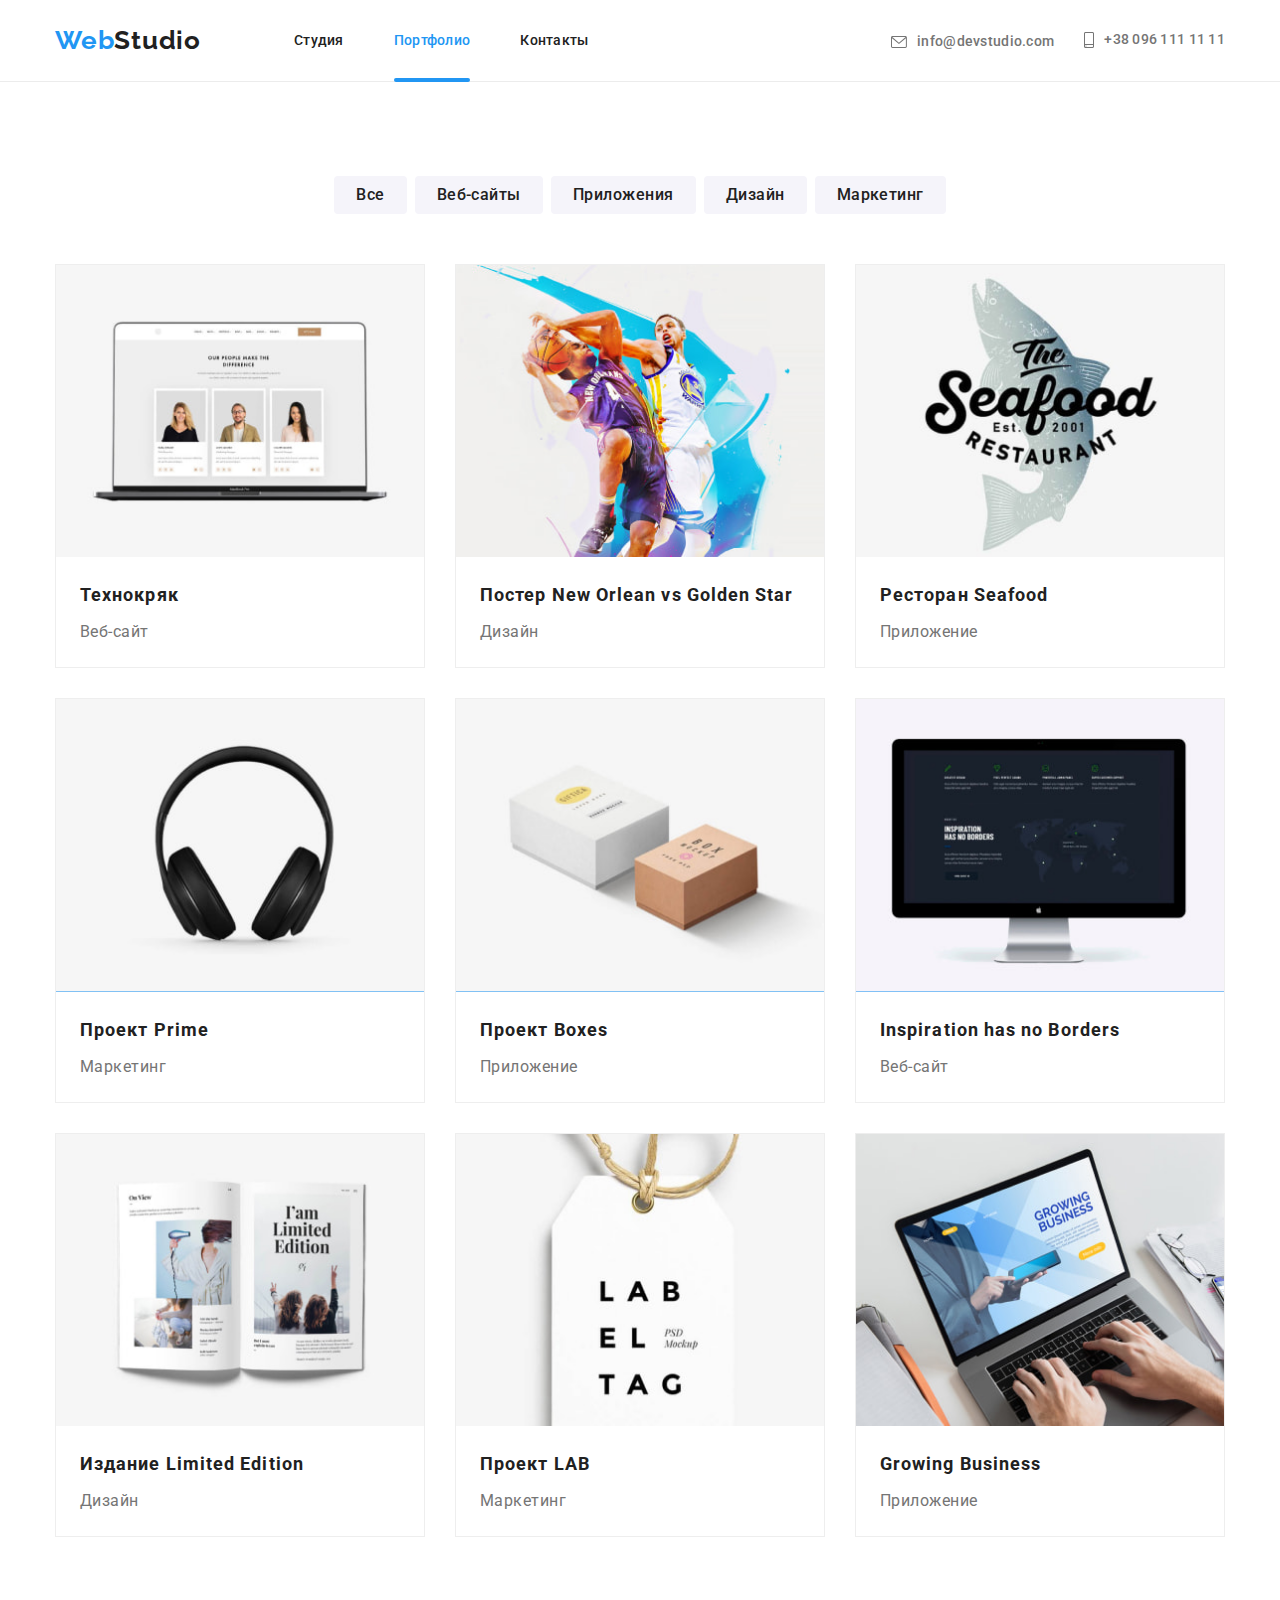
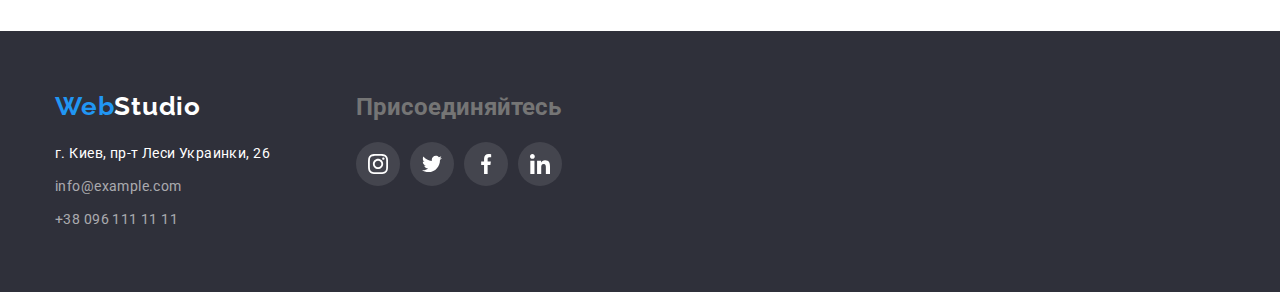
==== portfolio.html @ 8b8985a8 "Initial commit" ====
<!DOCTYPE html>
<html lang="ru">
  <head>
    <meta charset="UTF-8" />
    <meta http-equiv="X-UA-Compatible" content="IE=edge" />
    <meta name="viewport" content="width=device-width, initial-scale=1.0" />
    <title>Портфолио студии</title>
    <link rel="preconnect" href="https://fonts.googleapis.com" />
    <link rel="preconnect" href="https://fonts.gstatic.com" crossorigin />
    <link
      href="https://fonts.googleapis.com/css2?family=Raleway:wght@700&family=Roboto:wght@400;500;700;900&display=swap"
      rel="stylesheet"
    />
    <link
      rel="stylesheet"
      href="https://cdnjs.cloudflare.com/ajax/libs/modern-normalize/1.1.0/modern-normalize.min.css"
    />
    <link rel="stylesheet" href="./css/slyles.css" />
  </head>
  <body>
    <header class="header-section">
      <div class="header-container container">
        <nav class="main-nav">
          <a lang="en" href="./index.html" class="logo link"
            >Web<span class="black-span">Studio</span></a
          >
          <ul class="site-nav list">
            <li class="item">
              <a href="./index.html" class="nav-link link">Студия</a>
            </li>

            <li class="item">
              <a href="./portfolio.html" class="current-page nav-link link">Портфолио</a>
            </li>

            <li class="item">
              <a href="" class="nav-link link">Контакты</a>
            </li>
          </ul>
        </nav>
        <ul class="contacts list">
          <li class="item">
            <a
              href="mailto:info@devstudio.com"
              class="contact-link link"
              aria-label="Написать на почту"
            >
              <svg class="contacts-icon" width="16" height="12">
                <use href="./images/icons.svg#envelope"></use>
              </svg>
              info@devstudio.com
            </a>
          </li>

          <li class="item">
            <a href="tel:+380961111111" class="contact-link link" aria-label="Позвонить">
              <svg class="contacts-icon" width="10" height="16">
                <use href="./images/icons.svg#smartphone"></use>
              </svg>
              +38 096 111 11 11
            </a>
          </li>
        </ul>
      </div>
    </header>
    <main>
      <section class="section">
        <div class="container">
          <h1 class="section-title visually-hidden">Портфолио студии</h1>
          <ul class="filter list">
            <li class="filter-item">
              <button class="filter-btn" type="button">Все</button>
            </li>

            <li class="filter-item">
              <button class="filter-btn" type="button">Веб-сайты</button>
            </li>

            <li class="filter-item">
              <button class="filter-btn" type="button">Приложения</button>
            </li>

            <li class="filter-item">
              <button class="filter-btn" type="button">Дизайн</button>
            </li>

            <li class="filter-item">
              <button class="filter-btn" type="button">Маркетинг</button>
            </li>
          </ul>
          <ul class="portfolio-list list grid">
            <li class="portfolio-item grid-item">
              <a href="" class="portfolio-link link">
                <div class="portfolio-thumb">
                  <img
                    src="./images/portfolio/portfolio1.jpg"
                    alt="Технокряк"
                    width="370"
                    height="294"
                  />
                  <div class="portfolio-overlay">
                    <p class="full-description-text">
                      Ресурс предлагает комплексные предложения с разным уровнем функционала и
                      сервисов. Все это позволит посетителю получить исчерпывающие сведения о
                      компании или частном лице.
                    </p>
                  </div>
                </div>
                <div class="portfolio-item-description">
                  <h2 class="portfolio-title">Технокряк</h2>
                  <p class="category-text">Веб-сайт</p>
                </div>
              </a>
            </li>

            <li class="portfolio-item grid-item">
              <a href="" class="portfolio-link link">
                <div class="portfolio-thumb">
                  <img
                    src="./images/portfolio/portfolio2.jpg"
                    alt="Постер New Orlean vs Golden Star"
                    width="370"
                    height="294"
                  />
                  <div class="portfolio-overlay">
                    <p class="full-description-text">
                      Ресурс предлагает комплексные предложения с разным уровнем функционала и
                      сервисов. Все это позволит посетителю получить исчерпывающие сведения о
                      компании или частном лице.
                    </p>
                  </div>
                </div>
                <div class="portfolio-item-description">
                  <h2 class="portfolio-title">Постер New Orlean vs Golden Star</h2>
                  <p class="category-text">Дизайн</p>
                </div>
              </a>
            </li>

            <li class="portfolio-item grid-item">
              <a href="" class="portfolio-link link">
                <div class="portfolio-thumb">
                  <img
                    src="./images/portfolio/portfolio3.jpg"
                    alt="Ресторан Seafood"
                    width="370"
                    height="294"
                  />
                  <div class="portfolio-overlay">
                    <p class="full-description-text">
                      Ресурс предлагает комплексные предложения с разным уровнем функционала и
                      сервисов. Все это позволит посетителю получить исчерпывающие сведения о
                      компании или частном лице.
                    </p>
                  </div>
                </div>
                <div class="portfolio-item-description">
                  <h2 class="portfolio-title">Ресторан Seafood</h2>
                  <p class="category-text">Приложение</p>
                </div>
              </a>
            </li>

            <li class="portfolio-item grid-item">
              <a href="" class="portfolio-link link">
                <div class="portfolio-thumb">
                  <img
                    src="./images/portfolio/portfolio4.jpg"
                    alt="Проект Prime"
                    width="370"
                    height="294"
                  />
                  <div class="portfolio-overlay">
                    <p class="full-description-text">
                      Ресурс предлагает комплексные предложения с разным уровнем функционала и
                      сервисов. Все это позволит посетителю получить исчерпывающие сведения о
                      компании или частном лице.
                    </p>
                  </div>
                </div>
                <div class="portfolio-item-description">
                  <h2 class="portfolio-title">Проект Prime</h2>
                  <p class="category-text">Маркетинг</p>
                </div>
              </a>
            </li>

            <li class="portfolio-item grid-item">
              <a href="" class="portfolio-link link">
                <div class="portfolio-thumb">
                  <img
                    src="./images/portfolio/portfolio5.jpg"
                    alt="Проект Boxes"
                    width="370"
                    height="294"
                  />
                  <div class="portfolio-overlay">
                    <p class="full-description-text">
                      Ресурс предлагает комплексные предложения с разным уровнем функционала и
                      сервисов. Все это позволит посетителю получить исчерпывающие сведения о
                      компании или частном лице.
                    </p>
                  </div>
                </div>
                <div class="portfolio-item-description">
                  <h2 class="portfolio-title">Проект Boxes</h2>
                  <p class="category-text">Приложение</p>
                </div>
              </a>
            </li>

            <li class="portfolio-item grid-item">
              <a href="" class="portfolio-link link">
                <div class="portfolio-thumb">
                  <img
                    src="./images/portfolio/portfolio6.jpg"
                    alt="Inspiration has no Borders"
                    width="370"
                    height="294"
                  />
                  <div class="portfolio-overlay">
                    <p class="full-description-text">
                      Ресурс предлагает комплексные предложения с разным уровнем функционала и
                      сервисов. Все это позволит посетителю получить исчерпывающие сведения о
                      компании или частном лице.
                    </p>
                  </div>
                </div>
                <div class="portfolio-item-description">
                  <h2 class="portfolio-title">Inspiration has no Borders</h2>
                  <p class="category-text">Веб-сайт</p>
                </div>
              </a>
            </li>

            <li class="portfolio-item grid-item">
              <a href="" class="portfolio-link link">
                <div class="portfolio-thumb">
                  <img
                    src="./images/portfolio/portfolio7.jpg"
                    alt="Издание Limited Edition"
                    width="370"
                    height="294"
                  />
                  <div class="portfolio-overlay">
                    <p class="full-description-text">
                      Ресурс предлагает комплексные предложения с разным уровнем функционала и
                      сервисов. Все это позволит посетителю получить исчерпывающие сведения о
                      компании или частном лице.
                    </p>
                  </div>
                </div>
                <div class="portfolio-item-description">
                  <h2 class="portfolio-title">Издание Limited Edition</h2>
                  <p class="category-text">Дизайн</p>
                </div>
              </a>
            </li>

            <li class="portfolio-item grid-item">
              <a href="" class="portfolio-link link">
                <div class="portfolio-thumb">
                  <img
                    src="./images/portfolio/portfolio8.jpg"
                    alt="Проект LAB"
                    width="370"
                    height="294"
                  />
                  <div class="portfolio-overlay">
                    <p class="full-description-text">
                      Ресурс предлагает комплексные предложения с разным уровнем функционала и
                      сервисов. Все это позволит посетителю получить исчерпывающие сведения о
                      компании или частном лице.
                    </p>
                  </div>
                </div>
                <div class="portfolio-item-description">
                  <h2 class="portfolio-title">Проект LAB</h2>
                  <p class="category-text">Маркетинг</p>
                </div>
              </a>
            </li>

            <li class="portfolio-item grid-item">
              <a href="" class="portfolio-link link">
                <div class="portfolio-thumb">
                  <img
                    src="./images/portfolio/portfolio9.jpg"
                    alt="Growing Business"
                    width="370"
                    height="294"
                  />
                  <div class="portfolio-overlay">
                    <p class="full-description-text">
                      Ресурс предлагает комплексные предложения с разным уровнем функционала и
                      сервисов. Все это позволит посетителю получить исчерпывающие сведения о
                      компании или частном лице.
                    </p>
                  </div>
                </div>
                <div class="portfolio-item-description">
                  <h2 class="portfolio-title">Growing Business</h2>
                  <p class="category-text">Приложение</p>
                </div>
              </a>
            </li>
          </ul>
        </div>
      </section>
    </main>
    <!--Футер-->
    <footer class="footer-section">
      <div class="container footer-container">
        <div class="footer-address">
          <a lang="en" href="./index.html" class="logo link"
            >Web<span class="white-span">Studio</span></a
          >
          <address class="address-section">
            <ul class="address-list list">
              <li class="address-item">
                <a href="" class="address-link-white">г. Киев, пр-т Леси Украинки, 26</a>
              </li>
              <li class="address-item">
                <a href="mailto:info@example.com" class="address-link">info@example.com</a>
              </li>
              <li class="address-item">
                <a href="tel:+380961111111" class="address-link">+38 096 111 11 11</a>
              </li>
            </ul>
          </address>
        </div>
        <div class="footer-socials">
          <h2 class="socials-title">Присоединяйтесь</h2>
          <ul class="footer-socials-list socials-list list">
            <li class="socials-item">
              <a
                class="footer-social-link socials-link link"
                href=""
                target="_blank"
                rel="noopener noreferrer"
                aria-label="Иконка instagram"
              >
                <svg class="social-icon" width="20" height="20">
                  <use href="./images/icons.svg#instagram"></use>
                </svg>
              </a>
            </li>

            <li class="socials-item">
              <a
                class="footer-social-link socials-link link"
                href=""
                target="_blank"
                rel="noopener noreferrer"
                aria-label="Иконка twitter"
              >
                <svg class="social-icon" width="20" height="20">
                  <use href="./images/icons.svg#twitter"></use>
                </svg>
              </a>
            </li>

            <li class="socials-item">
              <a
                class="footer-social-link socials-link link"
                href=""
                target="_blank"
                rel="noopener noreferrer"
                aria-label="Иконка facebook"
              >
                <svg class="social-icon" width="20" height="20">
                  <use href="./images/icons.svg#facebook"></use>
                </svg>
              </a>
            </li>

            <li class="socials-item">
              <a
                class="footer-social-link socials-link link"
                href=""
                target="_blank"
                rel="noopener noreferrer"
                aria-label="Иконка linkedin"
              >
                <svg class="social-icon" width="20" height="20">
                  <use href="./images/icons.svg#linkedin"></use>
                </svg>
              </a>
            </li>
          </ul>
        </div>
      </div>
    </footer>
  </body>
</html>
---- css/slyles.css ----
:root {
  /*text colors*/
  --primary-text-color: #757575;
  --title-text-color: #212121;
  --white-text-color: #ffffff;
  --accent-color: #2196f3;

  /*background colors*/
  --primary-bg-color: #ffffff;
  --secondary-bg-color: #f5f4fa;

  /*icons*/
  --icon-color: #afb1b8;

  /*grid items*/
  --items: 1;
  --indent: 30px;
}

body {
  background-color: var(--primary-bg-color);
  font-family: 'Roboto', sans-serif;
  color: var(--primary-text-color);
  box-sizing: border-box;
}

h1,
h2,
h3,
p {
  margin: 0;
}

img {
  display: block;
  max-width: 100%;
  height: auto;
}

.container {
  width: 1200px;
  margin: 0 auto;
  padding: 0 15px;
}

.list {
  list-style: none;
  margin: 0;
  padding: 0;
}

.link {
  color: var(--title-text-color);
  text-decoration: none;
  font-weight: 500;
  font-size: 14px;
  line-height: 1.14;
  letter-spacing: 0.02em;

  transition: color 250ms cubic-bezier(0.4, 0, 0.2, 1);
}

.link:hover,
.link:focus {
  color: var(--accent-color);
}

.white-title {
  color: var(--white-text-color);
  font-weight: 700;
  font-size: 14px;
  line-height: 1.14;
  letter-spacing: 0.03em;
  text-transform: uppercase;
}

/*Grid*/
.grid {
  display: flex;
  flex-wrap: wrap;
  gap: var(--indent);
}

.grid-item {
  flex-basis: calc((100% - var(--indent) * (var(--items) - 1)) / var(--items));
}

/*Navigation*/
.header-section {
  border-bottom: 1px solid #ececec;
}

.header-container {
  display: flex;
  align-items: center;
}

.main-nav {
  display: flex;
  align-items: center;
}

.logo {
  color: var(--accent-color);
  font-family: 'Raleway', sans-serif;
  font-weight: 700;
  font-size: 26px;
  line-height: 1.19;
  letter-spacing: 0.03em;
}

.black-span {
  color: var(--title-text-color);
}

.white-span {
  color: var(--white-text-color);
}

.site-nav {
  display: flex;
  margin-left: 93px;
  gap: 50px;
}

.nav-link {
  display: block;
  padding: 32px 0 31px;
}

.current-page {
  position: relative;

  color: var(--accent-color);
}

.current-page::after {
  content: '';

  position: absolute;
  bottom: -2px;

  display: block;
  width: 100%;
  height: 4px;
  border-radius: 2px;

  background-color: var(--accent-color);
}

.contacts {
  display: flex;
  align-items: baseline;
  margin-left: auto;
  gap: 30px;
}

.contact-link {
  display: flex;
  align-items: center;
  padding: 32px 0 31px;
  gap: 10px;

  color: var(--primary-text-color);
}

.contacts-icon {
  fill: currentColor;
}

/*Hero*/

.hero-section {
  padding: 200px 0;
  text-align: center;
  background-color: #2f303a;
}

.overlay {
  max-width: 1600px;
  min-height: 600px;
  margin: 0 auto;
  background-image: linear-gradient(to right, rgba(47, 48, 58, 0.4), rgba(47, 48, 58, 0.4)),
    url(../images/main/hero-bgi.jpg);
  background-repeat: no-repeat;
  background-size: cover;
  background-position: center;
}

.hero-title {
  margin-bottom: 30px;

  color: var(--white-text-color);
  font-weight: 900;
  font-size: 44px;
  line-height: 1.36;
  text-align: center;
  letter-spacing: 0.06em;
  text-transform: uppercase;
}

.button {
  display: inline-block;
  padding: 10px 32px;
  border-radius: 4px;
  min-width: 136px;

  color: var(--white-text-color);
  background-color: var(--accent-color);

  font-weight: 700;
  font-size: 16px;
  line-height: 1.88;
  text-align: center;
  letter-spacing: 0.06em;

  cursor: pointer;

  transition: background-color 250ms cubic-bezier(0.4, 0, 0.2, 1),
    color 250ms cubic-bezier(0.4, 0, 0.2, 1);
}

.button:hover,
.button:focus {
  color: var(--white-text-color);
  background-color: #188ce8;
}

.section {
  padding: 94px 0;
}

.section.no-padding {
  padding-top: 0;
}

.section-title {
  margin-bottom: 50px;

  color: var(--title-text-color);
  font-weight: 700;
  font-size: 36px;
  line-height: 1.17;
  text-align: center;
  letter-spacing: 0.03em;
}

/*Features*/

/*.feature-list {
  --indent: 60px; 
}*/

.feature-item {
  --items: 4;
}

.feature-icon-box {
  display: flex;
  align-items: center;
  justify-content: center;
  margin-bottom: 30px;
  width: 270px;
  height: 120px;

  background-color: var(--secondary-bg-color);
  border-radius: 4px;
}

.feature-title {
  margin-bottom: 10px;

  color: var(--title-text-color);
  font-weight: 700;
  font-size: 14px;
  line-height: 1.14;
  letter-spacing: 0.03em;
  text-transform: uppercase;
}

.feature-text {
  font-size: 14px;
  line-height: 1.71;
  letter-spacing: 0.03em;
}

/*Work*/

/*.work-list {
  --indent: 50px;
}*/

.work-item {
  --items: 3;

  position: relative;
}

.work-description {
  display: flex;
  align-items: center;
  justify-content: center;
  position: absolute;
  bottom: 0;

  width: 100%;
  height: 70px;

  background-image: linear-gradient(to right, rgba(47, 48, 58, 0.8), rgba(47, 48, 58, 0.8));
}

/*Our team*/
.another-bg-color {
  background-color: #f5f4fa;
}

/*.team-list {
  --indent: 40px;
}*/

.team-item {
  --items: 4;

  background-color: var(--primary-bg-color);
  box-shadow: 0px 1px 3px rgba(0, 0, 0, 0.12), 0px 1px 1px rgba(0, 0, 0, 0.14),
    0px 2px 1px rgba(0, 0, 0, 0.2);
  border-radius: 0px 0px 4px 4px;
}

.team-item-description {
  padding: 30px 0;
}

.teammate-title {
  margin-bottom: 10px;

  color: var(--title-text-color);
  font-weight: 500;
  font-size: 16px;
  line-height: 1.19;
  text-align: center;
  letter-spacing: 0.03em;
}

.teammate-text {
  margin-bottom: 16px;

  font-size: 16px;
  line-height: 1.19;
  text-align: center;
  letter-spacing: 0.03em;
}

.socials-list {
  display: flex;
  align-items: center;
  justify-content: center;
  gap: 10px;
}

.socials-item {
  width: 44px;
  height: 44px;
}

.socials-link {
  display: flex;
  width: 100%;
  height: 100%;
  align-items: center;
  justify-content: center;

  border-radius: 50%;
  color: var(--icon-color);

  transition: background-color 250ms cubic-bezier(0.4, 0, 0.2, 1),
    color 250ms cubic-bezier(0.4, 0, 0.2, 1);
}

.socials-link:hover,
.socials-link:focus {
  color: var(--white-text-color);
  background-color: var(--accent-color);
}

.social-icon {
  fill: currentColor;
}

/*Clients section*/

/*.client-list {
  --indent: 40px;
}*/

.client-item {
  --items: 6;

  width: 170px;
  height: 92px;
}

.client-link {
  display: flex;
  width: 100%;
  height: 100%;
  align-items: center;
  justify-content: center;

  color: var(--icon-color);
  border: 1px solid var(--icon-color);
  border-radius: 4px;

  transition: color 250ms cubic-bezier(0.4, 0, 0.2, 1), border 250ms cubic-bezier(0.4, 0, 0.2, 1);
}

.client-link:hover,
.client-link:focus {
  color: var(--accent-color);
  border: 1px solid var(--accent-color);
}

.client-icon {
  fill: currentColor;
}

/*Footer*/
.footer-section {
  padding: 60px 0;
  background-color: #2f303a;
}

.footer-container {
  display: flex;
  align-items: baseline;
  gap: 70px;
}

.footer-address {
  width: 231px;
}

.address-section {
  margin-top: 20px;

  font-size: 14px;
  font-weight: 400;
  font-style: normal;
  line-height: 1.71;
  letter-spacing: 0.03em;
}

.address-list > .address-item:not(:last-child) {
  margin-bottom: 9px;
}

.address-list > .address-item:last-child {
  margin-bottom: 0;
}

.address-link-white {
  color: var(--white-text-color);
  text-decoration: none;

  transition: color 250ms cubic-bezier(0.4, 0, 0.2, 1);
}

.address-link-white:hover,
.address-link-white:focus {
  color: var(--accent-color);
}

.address-link {
  color: rgba(255, 255, 255, 0.6);
  text-decoration: none;

  transition: color 250ms cubic-bezier(0.4, 0, 0.2, 1);
}

.address-link:hover,
.address-link:focus {
  color: var(--accent-color);
}

.socials-title {
  margin-bottom: 20px;
}

.footer-socials-list {
  padding-bottom: 0;
}

.footer-social-link {
  background-color: rgba(255, 255, 255, 0.1);
  color: var(--white-text-color);

  transition: background-color 250ms cubic-bezier(0.4, 0, 0.2, 1);
}

.footer-social-link:hover,
.footer-social-link:focus {
  background-color: var(--accent-color);
}

/*Modal styles*/
.backdrop {
  position: fixed;
  top: 0;
  left: 0;

  width: 100%;
  height: 100%;

  background-color: rgba(0, 0, 0, 0.2);

  visibility: visible;
  opacity: 1;

  transition: visibility 250ms cubic-bezier(0.4, 0, 0.2, 1), opacity 250ms cubic-bezier(0.4, 0, 0.2, 1);
}

.backdrop.is-hidden {
  visibility: hidden;
  opacity: 0;
  pointer-events: none;
}

.backdrop.is-hidden .modal {
  transform: translate(-50%, -50%) scale(0.9);
}

.modal {
  position: absolute;
  top: 50%;
  left: 50%;

  min-width: 528px;
  min-height: 581px;

  background-color: var(--primary-bg-color);

  border-radius: 4px;
  transform: translate(-50%, -50%) scale(1);

  transition: transform 250ms cubic-bezier(0.4, 0, 0.2, 1);
}

.close-button {
  display: flex;
  align-items: center;
  justify-content: center;

  position: absolute;
  top: 8px;
  right: 8px;

  width: 30px;
  height: 30px;

  border: 1px solid rgba(0, 0, 0, 0.1);
  border-radius: 50%;

  cursor: pointer;
}

/*Portfolio page*/

/*Filter button*/
.filter {
  display: flex;
  justify-content: center;
  margin-bottom: 50px;
  gap: 8px;
}

.filter-btn {
  padding: 6px 22px;

  font-weight: 500;
  font-size: 16px;
  line-height: 1.62;
  text-align: center;
  letter-spacing: 0.03em;

  background-color: var(--secondary-bg-color);
  color: var(--title-text-color);

  border-radius: 4px;
  border-width: 0;

  transition: background-color 250ms cubic-bezier(0.4, 0, 0.2, 1),
    color 250ms cubic-bezier(0.4, 0, 0.2, 1), box-shadow 250ms cubic-bezier(0.4, 0, 0.2, 1);
  
    cursor: pointer;
}

.filter-btn:hover,
.filter-btn:focus {
  background-color: var(--accent-color);
  color: var(--white-text-color);
  box-shadow: 0px 3px 1px rgba(0, 0, 0, 0.1), 0px 1px 2px rgba(0, 0, 0, 0.08),
    0px 2px 2px rgba(0, 0, 0, 0.12);
}

/*Portfolio cards styles*/

/*portfolio-list {
 --indent: 40px;
}*/

.portfolio-item {
  --items: 3;

  border: 1px solid #eeeeee;
}

.portfolio-link {
  display: block;
  width: 100%;
  height: 100%;

  transition: box-shadow 250ms cubic-bezier(0.4, 0, 0.2, 1);
}

.portfolio-link:hover,
.portfolio-link:focus {
  box-shadow: 0px 1px 1px rgba(0, 0, 0, 0.12), 0px 4px 4px rgba(0, 0, 0, 0.06),
    1px 4px 6px rgba(0, 0, 0, 0.16);
}

.portfolio-thumb {
  position: relative;
  overflow: hidden;
}

.portfolio-link:hover .portfolio-overlay,
.portfolio-link:focus .portfolio-overlay {
  /* opacity: 1;*/
  transform: translateY(0);
}

.portfolio-overlay {
  position: absolute;
  top: 0;
  left: 0;
  transform: translateY(100%);

  width: 100%;
  height: 100%;
  padding: 63px 24px;

  background-color: rgba(33, 150, 243, 0.9);
  /*opacity: 0;*/
  transition: transform 250ms cubic-bezier(0.4, 0, 0.2, 1);
}

.full-description-text {
  font-size: 18px;
  line-height: 1.56;
  letter-spacing: 0.03em;

  color: var(--white-text-color);
}

.portfolio-item-description {
  padding: 20px 24px;
}
.portfolio-title {
  margin-bottom: 4px;

  color: var(--title-text-color);
  font-weight: 700;
  font-size: 18px;
  line-height: 2;
  letter-spacing: 0.06em;
  text-align: left;
}

.category-text {
  color: var(--primary-text-color);
  font-size: 16px;
  font-weight: 400;
  line-height: 1.88;
  letter-spacing: 0.03em;
}

.visually-hidden {
  position: absolute;
  width: 1px;
  height: 1px;
  margin: -1px;
  border: 0;
  padding: 0;
  white-space: nowrap;
  clip-path: inset(100%);
  clip: rect(0 0 0 0);
  overflow: hidden;
}
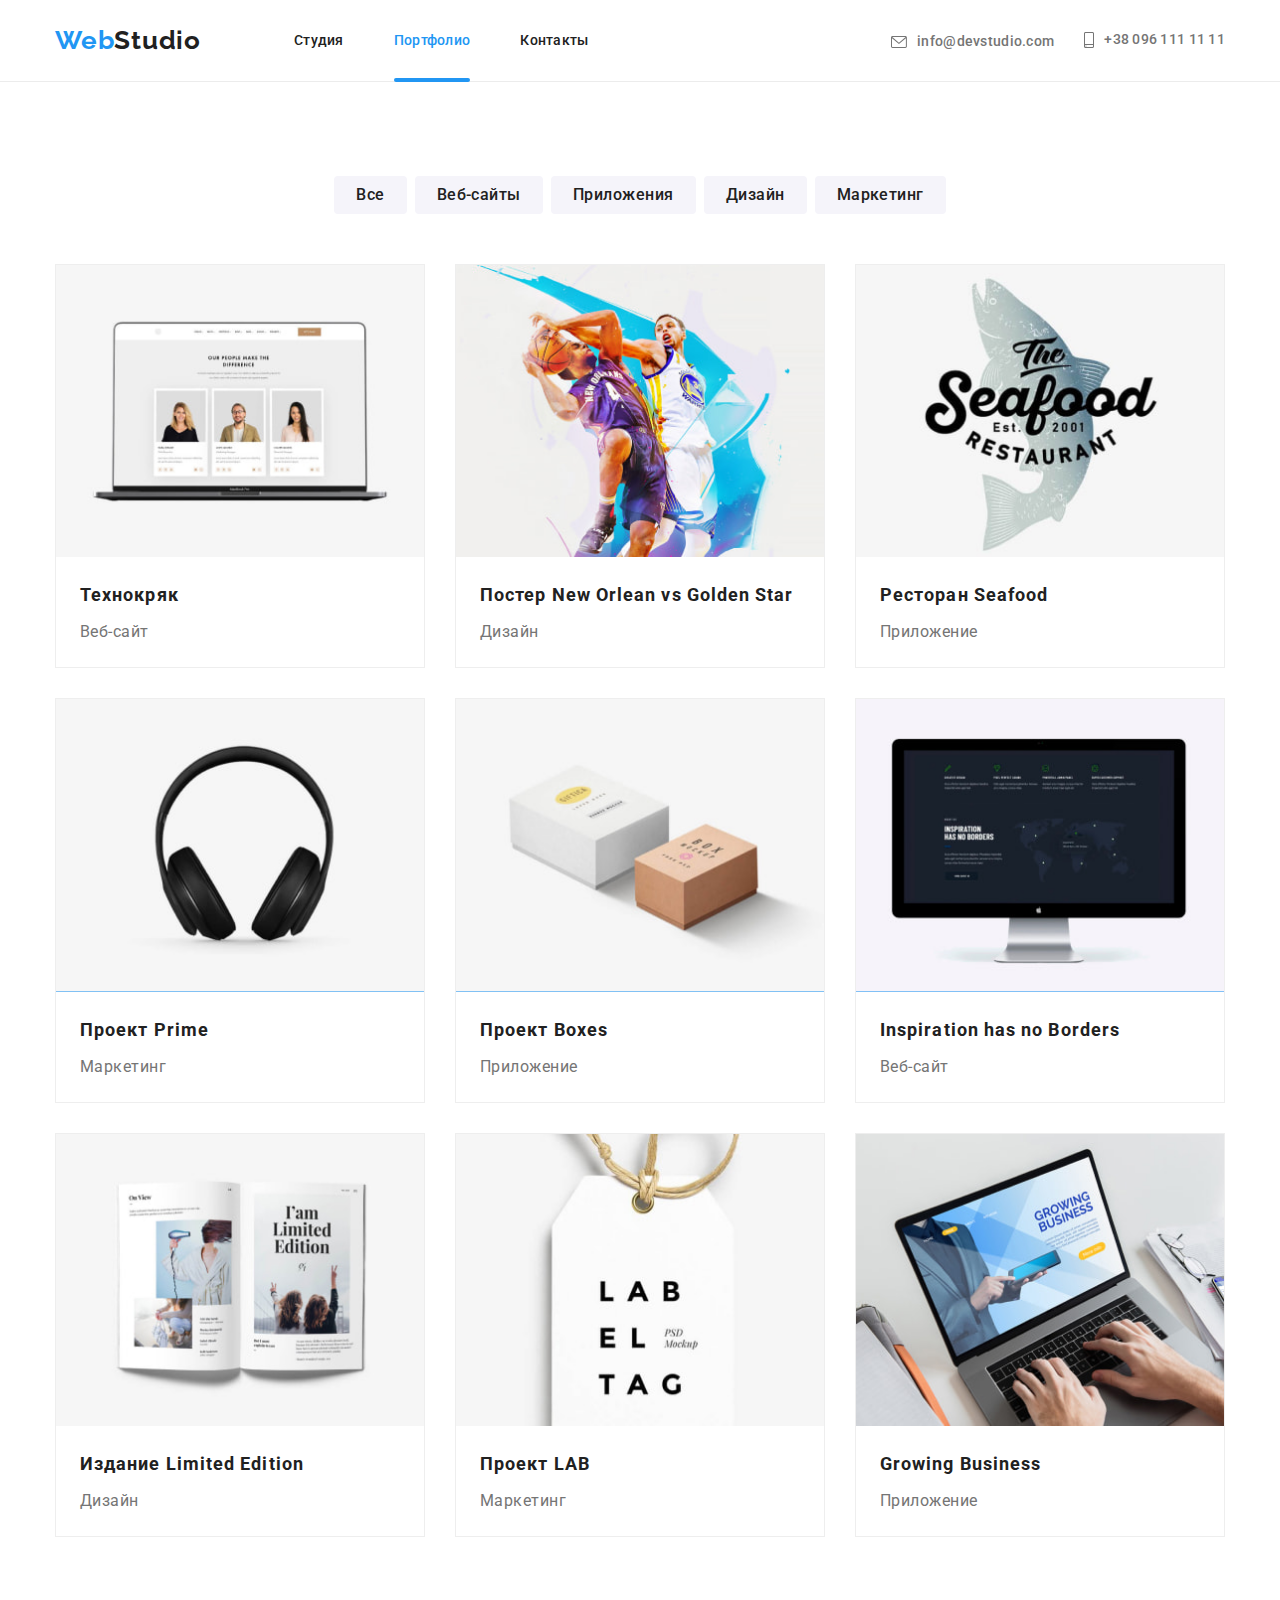
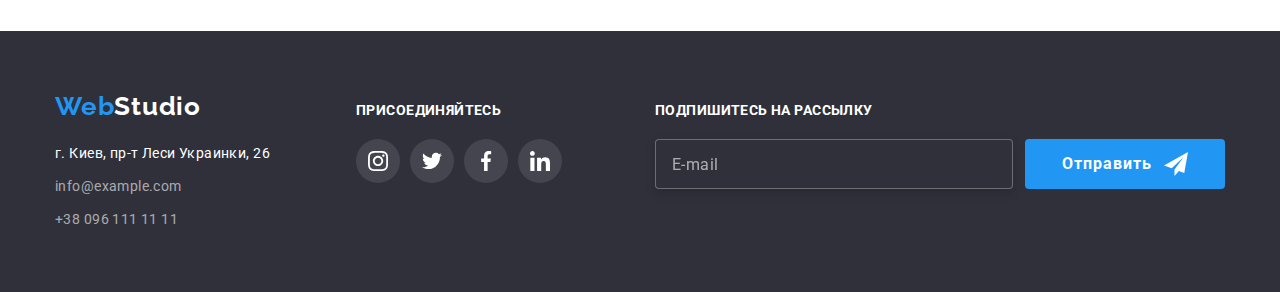
==== commit dddf84ec: "Add custom checkbox and submit button on the modal. Add subscribe form on the footer" ====
--- a/portfolio.html
+++ b/portfolio.html
@@ -330,7 +330,7 @@
           </address>
         </div>
         <div class="footer-socials">
-          <h2 class="socials-title">Присоединяйтесь</h2>
+          <h2 class="footer-title white-title">Присоединяйтесь</h2>
           <ul class="footer-socials-list socials-list list">
             <li class="socials-item">
               <a
@@ -389,6 +389,28 @@
             </li>
           </ul>
         </div>
+        <div class="footer-form">
+          <h2 class="footer-title white-title">Подпишитесь на рассылку</h2>
+          <form action="" class="subscribe-form">
+            <div class="form-field">
+              <input
+                type="email"
+                name="subscribe-email"
+                id="subscribe-email"
+                class="subscribe-email"
+                placeholder="E-mail"
+              />
+            </div>
+            <div class="subscribe-submit">
+              <button type="submit" class="submit-btn">
+                Отправить
+                <svg class="subscribe-icon" width="24" height="24">
+                  <use href="./images/icons.svg#subscribe-icon"></use>
+                </svg>
+              </button>
+            </div>
+          </form>
+        </div>
       </div>
     </footer>
   </body>
--- a/css/slyles.css
+++ b/css/slyles.css
@@ -482,7 +482,7 @@
   color: var(--accent-color);
 }
 
-.socials-title {
+.footer-title {
   margin-bottom: 20px;
 }
 
@@ -500,6 +500,44 @@
 .footer-social-link:hover,
 .footer-social-link:focus {
   background-color: var(--accent-color);
+}
+
+.footer-form {
+  margin-left: auto;
+}
+
+.subscribe-form {
+  display: flex;
+  gap: 12px;
+}
+
+.subscribe-email {
+  min-width: 358px;
+  height: 50px;
+  padding-left: 16px;
+
+  background-color: #2f303a;
+  color: var(--white-text-color);
+
+  border: 1px solid rgba(255, 255, 255, 0.3);
+  filter: drop-shadow(0px 4px 4px rgba(0, 0, 0, 0.15));
+  border-radius: 4px;
+}
+
+.subscribe-email:focus {
+  border: 1px solid var(--accent-color);
+}
+
+.subscribe-email::placeholder {
+  font-size: 16px;
+  line-height: 1.25;
+  letter-spacing: 0.03em;
+
+  color: rgba(255, 255, 255, 0.6);
+}
+
+.subscribe-icon {
+  margin-left: 12px;
 }
 
 /*Modal styles*/
@@ -516,7 +554,8 @@
   visibility: visible;
   opacity: 1;
 
-  transition: visibility 250ms cubic-bezier(0.4, 0, 0.2, 1), opacity 250ms cubic-bezier(0.4, 0, 0.2, 1);
+  transition: visibility 250ms cubic-bezier(0.4, 0, 0.2, 1),
+    opacity 250ms cubic-bezier(0.4, 0, 0.2, 1);
 }
 
 .backdrop.is-hidden {
@@ -534,7 +573,7 @@
   top: 50%;
   left: 50%;
 
-  min-width: 528px;
+  width: 528px;
   min-height: 581px;
 
   background-color: var(--primary-bg-color);
@@ -560,9 +599,177 @@
   border: 1px solid rgba(0, 0, 0, 0.1);
   border-radius: 50%;
 
+  transition: color 250ms cubic-bezier(0.4, 0, 0.2, 1);
+
   cursor: pointer;
 }
 
+.close-button:hover,
+.close-button:focus {
+  color: var(--accent-color);
+}
+
+.close-button-icon {
+  fill: currentColor;
+}
+
+.modal-client-data {
+  padding: 40px;
+}
+
+.modal-title {
+  font-weight: 700;
+  font-size: 20px;
+  line-height: 1.15;
+  letter-spacing: 0.03em;
+  color: var(--title-text-color);
+  margin-bottom: 12px;
+}
+
+.form-field {
+  position: relative;
+  margin-bottom: 10px;
+
+  color: var(--title-text-color);
+
+  transition: color 250ms cubic-bezier(0.4, 0, 0.2, 1);
+}
+
+.form-field:focus-within {
+  color: var(--accent-color);
+}
+
+.form-svg {
+  fill: currentColor;
+}
+
+.form-label {
+  margin-bottom: 4px;
+
+  font-size: 12px;
+  line-height: 1.67;
+  letter-spacing: 0.01em;
+  color: var(--primary-text-color);
+}
+
+.form-input {
+  width: 100%;
+  height: 40px;
+  padding-left: 42px;
+  border: 1px solid rgba(33, 33, 33, 0.2);
+  border-radius: 4px;
+}
+
+.form-input:focus,
+.form-comment:focus {
+  border: 1px solid var(--accent-color);
+}
+
+.form-svg {
+  position: absolute;
+  top: 50%;
+  left: 12px;
+}
+
+.form-comment {
+  width: 100%;
+  height: 120px;
+  padding: 12px 16px;
+
+  font-size: 12px;
+  line-height: 1.17;
+  letter-spacing: 0.01em;
+
+  border: 1px solid rgba(33, 33, 33, 0.2);
+  border-radius: 4px;
+  resize: none;
+}
+
+.form-comment::placeholder {
+  color: rgba(117, 117, 117, 0.5);
+}
+
+.form-check {
+  margin-bottom: 30px;
+}
+
+.checkbox-label,
+.checkbox-link {
+  font-size: 14px;
+  line-height: 1.71;
+  letter-spacing: 0.03em;
+}
+
+.checkbox-label {
+  display: flex;
+  align-items: center;
+  justify-content: center;
+
+  color: var(--primary-text-color);
+}
+
+/*.form-checkbox {
+  -webkit-appearance: none;
+  -moz-appearance: none;
+  appearance: none;
+}*/
+
+.checkbox-icon {
+  margin-right: 8px;
+
+  width: 15px;
+  height: 15px;
+
+  border: 2px solid var(--title-text-color);
+  border-radius: 2px;
+}
+
+.form-checkbox:checked + .checkbox-icon {
+  border-color: transparent;
+  background-color: var(--accent-color);
+  background-image: url(../images/checkbox-icon.svg);
+  background-size: contain;
+  background-repeat: no-repeat;
+  background-origin: border-box;
+}
+
+.checkbox-link {
+  color: var(--accent-color);
+}
+
+.form-submit {
+  display: flex;
+  justify-content: center;
+}
+
+.submit-btn {
+  display: flex;
+  align-items: center;
+  justify-content: center;
+  padding: 10px 0;
+  border-radius: 4px;
+  border-width: 0;
+  min-width: 200px;
+
+  color: var(--white-text-color);
+  background-color: var(--accent-color);
+
+  font-weight: 700;
+  font-size: 16px;
+  line-height: 1.88;
+  letter-spacing: 0.06em;
+
+  cursor: pointer;
+
+  transition: background-color 250ms cubic-bezier(0.4, 0, 0.2, 1),
+    color 250ms cubic-bezier(0.4, 0, 0.2, 1);
+}
+
+.submit-btn:hover,
+.submit-btn:focus {
+  color: var(--white-text-color);
+  background-color: #188ce8;
+}
 /*Portfolio page*/
 
 /*Filter button*/
@@ -590,8 +797,8 @@
 
   transition: background-color 250ms cubic-bezier(0.4, 0, 0.2, 1),
     color 250ms cubic-bezier(0.4, 0, 0.2, 1), box-shadow 250ms cubic-bezier(0.4, 0, 0.2, 1);
-  
-    cursor: pointer;
+
+  cursor: pointer;
 }
 
 .filter-btn:hover,
